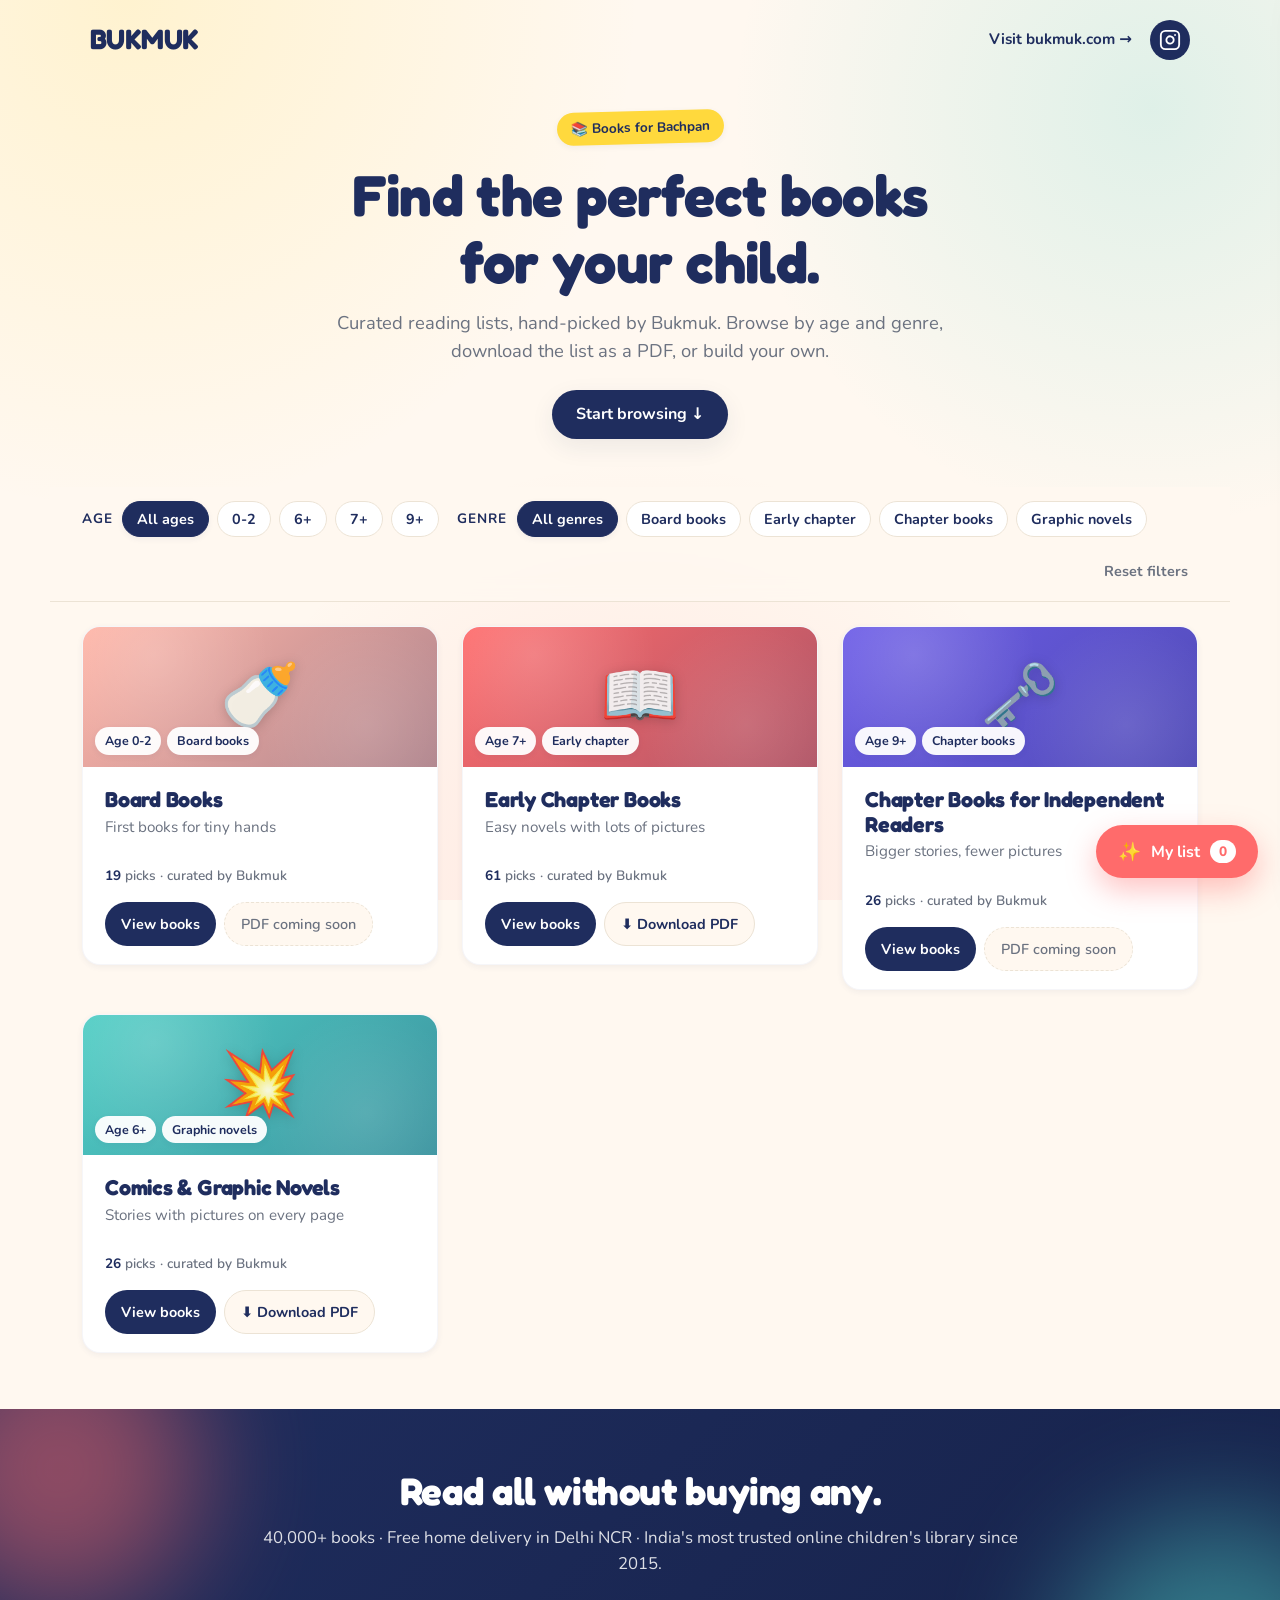
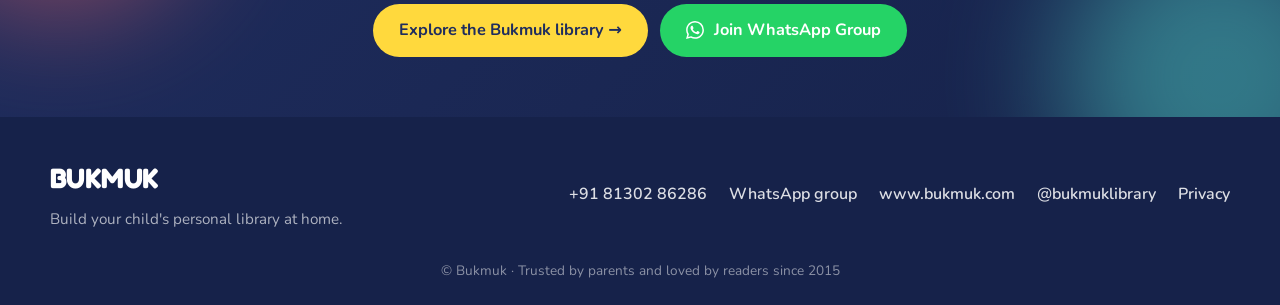
==== index.html @ 1252d188 "Initial commit: Bukmuk book recommendations site Static site for browsing curated children's reading" ====
<!DOCTYPE html>
<html lang="en">
<head>
  <meta charset="UTF-8" />
  <meta name="viewport" content="width=device-width, initial-scale=1.0" />
  <title>Bukmuk Book Recommendations — Curated reading lists for every age</title>
  <meta name="description" content="Curated, age-wise and genre-wise book recommendations for kids by Bukmuk — India's most trusted children's library since 2015." />
  <link rel="icon" type="image/png" href="https://www.bukmuk.com/assets/bukmuk-favicon.png" />

  <link rel="preconnect" href="https://fonts.googleapis.com" />
  <link rel="preconnect" href="https://fonts.gstatic.com" crossorigin />
  <link href="https://fonts.googleapis.com/css2?family=Fredoka:wght@500;600;700&family=Nunito:wght@400;600;700&display=swap" rel="stylesheet" />

  <link rel="stylesheet" href="styles.css" />
</head>
<body>

  <header class="site-header">
    <a class="brand" href="https://www.bukmuk.com" target="_blank" rel="noopener">
      <img src="https://www.bukmuk.com/assets/darklogo.png" alt="Bukmuk" class="brand-logo"
           onerror="this.replaceWith(Object.assign(document.createElement('span'),{className:'brand-wordmark',textContent:'BUKMUK'}))" />
    </a>
    <nav class="nav-links">
      <a href="https://www.bukmuk.com" target="_blank" rel="noopener">Visit bukmuk.com →</a>
      <a class="ig-link" href="https://instagram.com/bukmuklibrary" target="_blank" rel="noopener" aria-label="Bukmuk on Instagram">
        <svg width="22" height="22" viewBox="0 0 24 24" fill="none" stroke="currentColor" stroke-width="2" stroke-linecap="round" stroke-linejoin="round" aria-hidden="true">
          <rect x="2" y="2" width="20" height="20" rx="5"/><path d="M16 11.37A4 4 0 1 1 12.63 8 4 4 0 0 1 16 11.37z"/><line x1="17.5" y1="6.5" x2="17.51" y2="6.5"/>
        </svg>
      </a>
    </nav>
  </header>

  <section class="hero">
    <p class="hero-eyebrow">📚 Books for Bachpan</p>
    <h1>Find the perfect books<br/>for your child.</h1>
    <p class="hero-sub">Curated reading lists, hand-picked by Bukmuk. Browse by age and genre, download the list as a PDF, or build your own.</p>
    <a class="hero-scroll" href="#lists" aria-label="Browse lists">Start browsing ↓</a>
  </section>

  <section class="filters" id="filters" aria-label="Filter book lists">
    <div class="filter-row">
      <span class="filter-label">Age</span>
      <div class="chip-group" id="ageChips" role="group" aria-label="Filter by age"></div>
    </div>
    <div class="filter-row">
      <span class="filter-label">Genre</span>
      <div class="chip-group" id="genreChips" role="group" aria-label="Filter by genre"></div>
    </div>
    <button class="reset-btn" id="resetBtn" type="button">Reset filters</button>
  </section>

  <main id="lists" class="lists-grid" aria-live="polite"></main>

  <p class="empty-state" id="emptyState" hidden>No lists match those filters yet. Try resetting.</p>

  <section class="cta-band">
    <div class="cta-inner">
      <h2>Read all without buying any.</h2>
      <p>40,000+ books · Free home delivery in Delhi NCR · India's most trusted online children's library since 2015.</p>
      <div class="cta-btns">
        <a class="btn btn-primary btn-lg" href="https://www.bukmuk.com" target="_blank" rel="noopener">Explore the Bukmuk library →</a>
        <a class="btn btn-whatsapp btn-lg" href="https://chat.whatsapp.com/JYBs3RZvRA2Ci1cueIZ1Uf" target="_blank" rel="noopener" aria-label="Join the Bukmuk WhatsApp group">
          <svg width="18" height="18" viewBox="0 0 24 24" fill="currentColor" aria-hidden="true"><path d="M17.472 14.382c-.297-.149-1.758-.867-2.03-.967-.273-.099-.471-.148-.67.15-.197.297-.767.967-.94 1.164-.173.198-.347.223-.644.075-.297-.15-1.255-.463-2.39-1.475-.883-.788-1.48-1.761-1.653-2.059-.173-.297-.018-.458.13-.606.134-.133.298-.347.446-.52.149-.174.198-.298.298-.497.099-.198.05-.371-.025-.52-.075-.149-.669-1.612-.916-2.207-.242-.579-.487-.5-.669-.51-.173-.008-.371-.01-.57-.01-.198 0-.52.074-.792.372-.272.297-1.04 1.016-1.04 2.479 0 1.462 1.065 2.875 1.213 3.074.149.198 2.096 3.2 5.077 4.487.709.306 1.262.489 1.694.625.712.227 1.36.195 1.871.118.571-.085 1.758-.719 2.006-1.413.248-.694.248-1.289.173-1.413-.074-.124-.272-.198-.57-.347zM12.04 21.785h-.004a9.87 9.87 0 0 1-5.031-1.378l-.361-.214-3.741.982.998-3.648-.235-.374a9.86 9.86 0 0 1-1.51-5.26c.001-5.45 4.436-9.884 9.889-9.884 2.64 0 5.122 1.03 6.988 2.898a9.825 9.825 0 0 1 2.893 6.994c-.003 5.45-4.437 9.884-9.886 9.884zm8.413-18.297A11.815 11.815 0 0 0 12.05 0C5.495 0 .16 5.335.157 11.892c0 2.096.547 4.142 1.588 5.945L.057 24l6.305-1.654a11.882 11.882 0 0 0 5.683 1.448h.005c6.554 0 11.89-5.335 11.893-11.893a11.821 11.821 0 0 0-3.49-8.413z"/></svg>
          Join WhatsApp Group
        </a>
      </div>
    </div>
  </section>

  <footer class="site-footer">
    <div class="footer-inner">
      <div class="footer-brand">
        <img src="https://www.bukmuk.com/assets/darklogo.png" alt="Bukmuk" class="footer-logo"
             onerror="this.replaceWith(Object.assign(document.createElement('span'),{className:'brand-wordmark footer-wordmark',textContent:'BUKMUK'}))" />
        <p class="footer-tag">Build your child's personal library at home.</p>
      </div>
      <div class="footer-links">
        <a href="tel:+918130286286">+91 81302 86286</a>
        <a href="https://chat.whatsapp.com/JYBs3RZvRA2Ci1cueIZ1Uf" target="_blank" rel="noopener">WhatsApp group</a>
        <a href="https://www.bukmuk.com" target="_blank" rel="noopener">www.bukmuk.com</a>
        <a href="https://instagram.com/bukmuklibrary" target="_blank" rel="noopener">@bukmuklibrary</a>
        <a href="privacy.html">Privacy</a>
      </div>
    </div>
    <p class="copyright">© Bukmuk · Trusted by parents and loved by readers since 2015</p>
  </footer>

  <button id="builderFab" class="builder-fab" type="button" hidden>
    <span class="fab-emoji">✨</span>
    <span>My list</span>
    <span class="fab-count" id="fabCount">0</span>
  </button>

  <aside id="builderDrawer" class="builder-drawer" aria-hidden="true">
    <div class="drawer-head">
      <h2>Your reading list</h2>
      <button class="drawer-close" id="drawerClose" type="button" aria-label="Close">×</button>
    </div>
    <div class="drawer-body">
      <label class="drawer-label" for="childName">For whom? (optional)</label>
      <input id="childName" type="text" placeholder="e.g. Aanya's reading list" maxlength="60" />
      <p class="drawer-fine">Used only as the PDF title — not stored anywhere.</p>

      <div class="consent-card" id="consentCard">
        <div class="consent-head">
          <span class="consent-emoji">✨</span>
          <strong>Get monthly reading lists on WhatsApp</strong>
        </div>
        <p class="consent-sub">Bukmuk curates new books every month. Never spam.</p>
        <input id="leadPhone" type="tel" inputmode="tel" placeholder="WhatsApp number (e.g. +91 98xxxxxxxx)" maxlength="20" autocomplete="tel" />
        <label class="consent-check">
          <input type="checkbox" id="leadConsent" />
          <span>Yes, send me Bukmuk's monthly reading lists. I'm a parent/guardian, 18+.</span>
        </label>
        <p class="consent-fine">
          We use this only to send curated reading lists and library updates. See our <a href="privacy.html" target="_blank" rel="noopener">Privacy Policy</a>. Unsubscribe anytime.
        </p>
        <p class="consent-status" id="consentStatus" hidden></p>
      </div>

      <div class="drawer-list" id="drawerList"></div>
      <p class="drawer-empty" id="drawerEmpty">Tick books inside any list to start building.</p>
    </div>
    <div class="drawer-foot">
      <button class="btn btn-ghost" id="clearListBtn" type="button">Clear all</button>
      <button class="btn btn-primary" id="downloadListBtn" type="button" disabled>Download PDF</button>
    </div>
  </aside>

  <div id="drawerScrim" class="drawer-scrim" hidden></div>

  <div id="pdfTemplate" class="pdf-template" aria-hidden="true"></div>

  <script src="app.js" defer></script>
</body>
</html>
---- styles.css ----
:root {
  --brand-navy: #1F2D5E;
  --brand-navy-deep: #16224A;
  --brand-coral: #FF6B6B;
  --brand-mint: #4ECDC4;
  --brand-sun: #FFD93D;
  --brand-lilac: #A78BFA;
  --bg: #FFF8F0;
  --bg-card: #FFFFFF;
  --text: #2A2D3A;
  --text-muted: #6B7280;
  --border: #ECE3D5;
  --shadow-sm: 0 2px 6px rgba(31, 45, 94, 0.06);
  --shadow-md: 0 8px 24px rgba(31, 45, 94, 0.08);
  --shadow-lg: 0 18px 48px rgba(31, 45, 94, 0.12);
  --radius: 18px;
  --radius-sm: 10px;
  --radius-pill: 999px;
  --maxw: 1180px;
}

* { box-sizing: border-box; }
html, body { margin: 0; padding: 0; }
html { scroll-behavior: smooth; }
body {
  font-family: 'Nunito', system-ui, -apple-system, Segoe UI, Roboto, sans-serif;
  background: var(--bg);
  color: var(--text);
  line-height: 1.55;
  -webkit-font-smoothing: antialiased;
  background-image:
    radial-gradient(circle at 10% 0%, rgba(255, 217, 61, 0.18), transparent 35%),
    radial-gradient(circle at 90% 12%, rgba(78, 205, 196, 0.18), transparent 30%),
    radial-gradient(circle at 50% 100%, rgba(255, 107, 107, 0.12), transparent 40%);
  background-attachment: fixed;
}

h1, h2, h3 {
  font-family: 'Fredoka', 'Nunito', sans-serif;
  color: var(--brand-navy);
  letter-spacing: -0.01em;
  line-height: 1.15;
  margin: 0;
}

a { color: var(--brand-navy); text-decoration: none; }
a:hover { color: var(--brand-coral); }

img { max-width: 100%; display: block; }

/* ===== Header ===== */
.site-header {
  display: flex;
  align-items: center;
  justify-content: space-between;
  gap: 16px;
  padding: 18px clamp(16px, 4vw, 40px);
  max-width: var(--maxw);
  margin: 0 auto;
}
.brand { display: inline-flex; align-items: center; }
.brand-logo { height: 38px; width: auto; }
.brand-wordmark {
  font-family: 'Fredoka', sans-serif;
  font-weight: 700;
  font-size: 28px;
  letter-spacing: -0.02em;
  color: var(--brand-navy);
}
.nav-links { display: flex; align-items: center; gap: 18px; }
.nav-links a {
  font-weight: 700;
  color: var(--brand-navy);
  font-size: 0.95rem;
}
.nav-links a:hover { color: var(--brand-coral); }
.ig-link {
  display: inline-flex;
  align-items: center;
  justify-content: center;
  width: 40px; height: 40px;
  border-radius: 50%;
  background: var(--brand-navy);
  color: #fff !important;
  transition: transform 0.15s ease, background 0.15s ease;
}
.ig-link:hover { background: var(--brand-coral); transform: rotate(-6deg); color: #fff !important; }

/* ===== Hero ===== */
.hero {
  text-align: center;
  padding: 32px clamp(16px, 4vw, 32px) 48px;
  max-width: 880px;
  margin: 0 auto;
}
.hero-eyebrow {
  display: inline-block;
  background: var(--brand-sun);
  color: var(--brand-navy);
  font-weight: 700;
  font-size: 0.85rem;
  padding: 6px 14px;
  border-radius: var(--radius-pill);
  margin: 0 0 18px;
  transform: rotate(-1.5deg);
  box-shadow: var(--shadow-sm);
}
.hero h1 {
  font-size: clamp(2rem, 5.5vw, 3.6rem);
  font-weight: 700;
  margin-bottom: 14px;
}
.hero h1 br { display: block; }
.hero-sub {
  color: var(--text-muted);
  font-size: clamp(1rem, 2vw, 1.15rem);
  max-width: 620px;
  margin: 0 auto 24px;
}
.hero-scroll {
  display: inline-block;
  background: var(--brand-navy);
  color: #fff;
  font-weight: 700;
  padding: 12px 24px;
  border-radius: var(--radius-pill);
  box-shadow: var(--shadow-md);
  transition: transform 0.15s ease, background 0.15s ease;
}
.hero-scroll:hover { background: var(--brand-coral); color: #fff; transform: translateY(-2px); }

/* ===== Filters ===== */
.filters {
  position: sticky;
  top: 0;
  z-index: 30;
  display: flex;
  align-items: center;
  gap: 18px;
  padding: 14px clamp(16px, 4vw, 32px);
  margin: 0 auto 24px;
  max-width: var(--maxw);
  background: rgba(255, 248, 240, 0.92);
  backdrop-filter: saturate(150%) blur(10px);
  -webkit-backdrop-filter: saturate(150%) blur(10px);
  border-bottom: 1px solid var(--border);
  flex-wrap: wrap;
}
.filter-row { display: flex; align-items: center; gap: 10px; flex-wrap: wrap; }
.filter-label {
  font-weight: 700;
  color: var(--brand-navy);
  font-size: 0.85rem;
  text-transform: uppercase;
  letter-spacing: 0.06em;
}
.chip-group { display: flex; gap: 8px; flex-wrap: wrap; }
.chip {
  background: #fff;
  color: var(--brand-navy);
  border: 1.5px solid var(--border);
  border-radius: var(--radius-pill);
  padding: 7px 14px;
  font-family: inherit;
  font-weight: 700;
  font-size: 0.9rem;
  cursor: pointer;
  transition: all 0.15s ease;
}
.chip:hover { border-color: var(--brand-coral); transform: translateY(-1px); }
.chip.active {
  background: var(--brand-navy);
  color: #fff;
  border-color: var(--brand-navy);
  box-shadow: var(--shadow-sm);
}
.reset-btn {
  margin-left: auto;
  background: transparent;
  border: none;
  color: var(--text-muted);
  font-family: inherit;
  font-weight: 700;
  font-size: 0.9rem;
  cursor: pointer;
  padding: 6px 10px;
  border-radius: var(--radius-sm);
}
.reset-btn:hover { color: var(--brand-coral); background: #fff; }

/* ===== Lists grid ===== */
.lists-grid {
  display: grid;
  grid-template-columns: repeat(auto-fill, minmax(320px, 1fr));
  align-items: start;
  gap: 24px;
  padding: 0 clamp(16px, 4vw, 32px) 56px;
  max-width: var(--maxw);
  margin: 0 auto;
}

.list-card {
  background: var(--bg-card);
  border-radius: var(--radius);
  overflow: hidden;
  box-shadow: var(--shadow-sm);
  transition: transform 0.18s ease, box-shadow 0.18s ease;
  display: flex;
  flex-direction: column;
  border: 1px solid rgba(31, 45, 94, 0.04);
}
.list-card:hover {
  transform: translateY(-3px);
  box-shadow: var(--shadow-md);
}
.list-card.expanded { box-shadow: var(--shadow-md); }

.card-cover {
  position: relative;
  height: 140px;
  display: flex;
  align-items: center;
  justify-content: center;
  font-size: 64px;
  color: rgba(255, 255, 255, 0.95);
  background: linear-gradient(135deg, var(--card-accent, var(--brand-coral)) 0%, color-mix(in srgb, var(--card-accent, var(--brand-coral)) 65%, var(--brand-navy)) 100%);
}
.card-cover::after {
  content: '';
  position: absolute;
  inset: 0;
  background-image:
    radial-gradient(circle at 20% 20%, rgba(255,255,255,0.18) 0, transparent 40%),
    radial-gradient(circle at 80% 70%, rgba(255,255,255,0.12) 0, transparent 35%);
  pointer-events: none;
}
.card-cover .cover-icon { position: relative; z-index: 1; filter: drop-shadow(0 2px 6px rgba(0,0,0,0.18)); }

.card-badges {
  position: absolute;
  inset: auto 12px 12px 12px;
  display: flex;
  gap: 6px;
  z-index: 2;
}
.badge {
  background: rgba(255,255,255,0.95);
  color: var(--brand-navy);
  font-size: 0.78rem;
  font-weight: 700;
  padding: 4px 10px;
  border-radius: var(--radius-pill);
  box-shadow: var(--shadow-sm);
}

.card-body { padding: 20px 22px 18px; flex: 1; display: flex; flex-direction: column; }
.card-body h3 {
  font-size: 1.35rem;
  font-weight: 700;
  margin-bottom: 4px;
}
.card-sub {
  color: var(--text-muted);
  font-size: 0.95rem;
  margin: 0 0 12px;
}
.card-stats {
  font-size: 0.85rem;
  color: var(--text-muted);
  font-weight: 600;
  margin-bottom: 16px;
}
.card-stats strong { color: var(--brand-navy); }

.card-actions {
  display: flex;
  gap: 8px;
  flex-wrap: wrap;
  margin-top: auto;
}

.btn {
  font-family: inherit;
  font-weight: 700;
  font-size: 0.9rem;
  padding: 10px 16px;
  border-radius: var(--radius-pill);
  border: none;
  cursor: pointer;
  transition: transform 0.15s ease, background 0.15s ease, color 0.15s ease;
  text-decoration: none;
  display: inline-flex;
  align-items: center;
  justify-content: center;
  gap: 6px;
  white-space: nowrap;
}
.btn:hover { transform: translateY(-1px); }
.btn-primary {
  background: var(--brand-navy);
  color: #fff;
}
.btn-primary:hover { background: var(--brand-coral); color: #fff; }
.btn-primary[disabled] { background: var(--border); color: var(--text-muted); cursor: not-allowed; transform: none; }
.btn-ghost {
  background: transparent;
  color: var(--brand-navy);
  border: 1.5px solid var(--border);
}
.btn-ghost:hover { border-color: var(--brand-coral); color: var(--brand-coral); }
.btn-soft {
  background: var(--bg);
  color: var(--brand-navy);
  border: 1.5px solid var(--border);
}
.btn-soft:hover { background: var(--brand-sun); border-color: var(--brand-sun); color: var(--brand-navy); }
.btn-lg { padding: 14px 26px; font-size: 1.02rem; }
.btn-whatsapp {
  background: #25D366;
  color: #fff;
  display: inline-flex;
  align-items: center;
  gap: 10px;
}
.btn-whatsapp:hover { background: #1FB955; color: #fff; }
.btn-whatsapp svg { flex-shrink: 0; }
.btn-pdf-disabled {
  background: var(--bg);
  color: var(--text-muted);
  border: 1.5px dashed var(--border);
  cursor: not-allowed;
  font-weight: 600;
}
.btn-pdf-disabled:hover { transform: none; }

/* ===== Card book list ===== */
.card-books {
  border-top: 1px solid var(--border);
  padding: 12px 22px 18px;
  animation: cardBooksIn 0.22s ease;
}
@keyframes cardBooksIn {
  from { opacity: 0; transform: translateY(-4px); }
  to { opacity: 1; transform: translateY(0); }
}
.book-row {
  display: flex;
  align-items: center;
  gap: 10px;
  padding: 8px 0;
  border-bottom: 1px dashed var(--border);
}
.book-row:last-child { border-bottom: none; }
.book-info { flex: 1; min-width: 0; }
.book-title {
  font-weight: 700;
  font-size: 0.95rem;
  color: var(--brand-navy);
}
.book-meta {
  font-size: 0.82rem;
  color: var(--text-muted);
  margin-top: 2px;
}
.add-btn {
  background: var(--bg);
  border: 1.5px solid var(--border);
  color: var(--brand-navy);
  border-radius: var(--radius-pill);
  width: 30px;
  height: 30px;
  font-family: inherit;
  font-weight: 700;
  font-size: 1.1rem;
  cursor: pointer;
  transition: all 0.15s ease;
  flex-shrink: 0;
}
.add-btn:hover { border-color: var(--brand-coral); color: var(--brand-coral); }
.add-btn.added {
  background: var(--brand-mint);
  border-color: var(--brand-mint);
  color: var(--brand-navy-deep);
}

.browse-more {
  margin-top: 14px;
  padding: 10px 14px;
  background: var(--bg);
  border-radius: var(--radius-sm);
  font-size: 0.9rem;
  text-align: center;
}
.browse-more a {
  font-weight: 700;
  color: var(--brand-coral);
}
.browse-more a:hover { color: var(--brand-navy); }

.empty-state {
  text-align: center;
  color: var(--text-muted);
  padding: 24px 16px 64px;
}

/* ===== CTA band ===== */
.cta-band {
  background: linear-gradient(135deg, var(--brand-navy) 0%, var(--brand-navy-deep) 100%);
  color: #fff;
  padding: 60px clamp(16px, 4vw, 32px);
  position: relative;
  overflow: hidden;
}
.cta-band::before, .cta-band::after {
  content: '';
  position: absolute;
  border-radius: 50%;
  filter: blur(60px);
  opacity: 0.5;
}
.cta-band::before { width: 280px; height: 280px; background: var(--brand-coral); top: -80px; left: -80px; }
.cta-band::after { width: 320px; height: 320px; background: var(--brand-mint); bottom: -120px; right: -100px; }
.cta-inner {
  position: relative;
  z-index: 1;
  max-width: 760px;
  margin: 0 auto;
  text-align: center;
}
.cta-band h2 {
  color: #fff;
  font-size: clamp(1.6rem, 4vw, 2.4rem);
  margin-bottom: 12px;
}
.cta-band p {
  font-size: 1.05rem;
  color: rgba(255,255,255,0.85);
  margin: 0 0 26px;
}
.cta-btns {
  display: flex;
  gap: 12px;
  justify-content: center;
  flex-wrap: wrap;
}
.cta-band .btn-primary {
  background: var(--brand-sun);
  color: var(--brand-navy);
}
.cta-band .btn-primary:hover { background: #fff; color: var(--brand-coral); }

/* ===== Footer ===== */
.site-footer {
  background: var(--brand-navy-deep);
  color: rgba(255,255,255,0.85);
  padding: 40px clamp(16px, 4vw, 32px) 24px;
}
.footer-inner {
  max-width: var(--maxw);
  margin: 0 auto;
  display: flex;
  justify-content: space-between;
  align-items: center;
  flex-wrap: wrap;
  gap: 24px;
}
.footer-logo { height: 32px; filter: brightness(0) invert(1); opacity: 0.9; }
.footer-wordmark { color: #fff !important; }
.footer-tag {
  margin: 8px 0 0;
  color: rgba(255,255,255,0.65);
  font-size: 0.95rem;
}
.footer-links { display: flex; gap: 22px; flex-wrap: wrap; }
.footer-links a { color: rgba(255,255,255,0.85); font-weight: 600; }
.footer-links a:hover { color: var(--brand-sun); }
.copyright {
  text-align: center;
  margin: 28px 0 0;
  color: rgba(255,255,255,0.5);
  font-size: 0.85rem;
}

/* ===== Builder FAB ===== */
.builder-fab {
  position: fixed;
  bottom: 22px;
  right: 22px;
  background: var(--brand-coral);
  color: #fff;
  border: none;
  border-radius: var(--radius-pill);
  padding: 14px 22px;
  font-family: inherit;
  font-weight: 700;
  font-size: 1rem;
  cursor: pointer;
  box-shadow: 0 12px 30px rgba(255, 107, 107, 0.4);
  display: inline-flex;
  align-items: center;
  gap: 10px;
  z-index: 50;
  transition: transform 0.15s ease;
  animation: fabPop 0.3s ease;
}
.builder-fab:hover { transform: translateY(-3px) scale(1.03); }
.fab-emoji { font-size: 1.15rem; }
.fab-count {
  background: #fff;
  color: var(--brand-coral);
  font-size: 0.85rem;
  padding: 2px 9px;
  border-radius: var(--radius-pill);
  font-weight: 800;
  min-width: 24px;
  text-align: center;
}
@keyframes fabPop { from { transform: scale(0.6); opacity: 0; } to { transform: scale(1); opacity: 1; } }

/* ===== Drawer ===== */
.drawer-scrim {
  position: fixed;
  inset: 0;
  background: rgba(22, 34, 74, 0.4);
  z-index: 60;
  animation: fadeIn 0.2s ease;
}
@keyframes fadeIn { from { opacity: 0 } to { opacity: 1 } }
.builder-drawer {
  position: fixed;
  top: 0;
  right: 0;
  height: 100vh;
  width: min(420px, 92vw);
  background: var(--bg);
  z-index: 70;
  transform: translateX(110%);
  transition: transform 0.28s ease;
  display: flex;
  flex-direction: column;
  box-shadow: -10px 0 40px rgba(0,0,0,0.18);
}
.builder-drawer.open { transform: translateX(0); }
.drawer-head {
  display: flex;
  align-items: center;
  justify-content: space-between;
  padding: 18px 20px;
  border-bottom: 1px solid var(--border);
}
.drawer-head h2 { font-size: 1.3rem; }
.drawer-close {
  background: transparent;
  border: none;
  font-size: 1.8rem;
  color: var(--text-muted);
  cursor: pointer;
  line-height: 1;
  padding: 4px 8px;
}
.drawer-close:hover { color: var(--brand-coral); }

.drawer-body {
  flex: 1;
  overflow-y: auto;
  padding: 18px 20px;
}
.drawer-label {
  display: block;
  font-weight: 700;
  font-size: 0.85rem;
  color: var(--brand-navy);
  text-transform: uppercase;
  letter-spacing: 0.05em;
  margin-bottom: 6px;
}
#childName, #leadPhone {
  width: 100%;
  padding: 12px 14px;
  border: 1.5px solid var(--border);
  border-radius: var(--radius-sm);
  font-family: inherit;
  font-size: 1rem;
  background: #fff;
}
#childName:focus, #leadPhone:focus {
  outline: 2px solid var(--brand-coral);
  border-color: var(--brand-coral);
}
.drawer-fine {
  margin: 4px 2px 18px;
  font-size: 0.78rem;
  color: var(--text-muted);
}

/* ===== Consent / lead capture card ===== */
.consent-card {
  background: linear-gradient(135deg, #FFF6E5 0%, #FFE9D6 100%);
  border: 1.5px solid #FFD9B0;
  border-radius: var(--radius-sm);
  padding: 14px 16px;
  margin-bottom: 22px;
}
.consent-head {
  display: flex;
  align-items: center;
  gap: 8px;
  margin-bottom: 4px;
  color: var(--brand-navy);
  font-size: 0.98rem;
}
.consent-emoji { font-size: 1.05rem; }
.consent-sub {
  margin: 0 0 10px;
  font-size: 0.85rem;
  color: var(--text-muted);
}
.consent-card #leadPhone {
  margin-bottom: 10px;
}
.consent-check {
  display: flex;
  align-items: flex-start;
  gap: 8px;
  font-size: 0.85rem;
  color: var(--brand-navy);
  cursor: pointer;
  line-height: 1.4;
}
.consent-check input[type="checkbox"] {
  margin-top: 3px;
  flex-shrink: 0;
  width: 16px;
  height: 16px;
  accent-color: var(--brand-coral);
  cursor: pointer;
}
.consent-fine {
  margin: 10px 0 0;
  font-size: 0.75rem;
  color: var(--text-muted);
  line-height: 1.5;
}
.consent-fine a { color: var(--brand-navy); text-decoration: underline; }
.consent-fine a:hover { color: var(--brand-coral); }
.consent-status {
  margin: 8px 0 0;
  font-size: 0.82rem;
  font-weight: 700;
}
.consent-status.ok { color: #0F8F6F; }
.consent-status.err { color: var(--brand-coral); }
.consent-card.subscribed {
  background: linear-gradient(135deg, #E8F8F1 0%, #D6F2E5 100%);
  border-color: #9FD9BD;
}

.drawer-list { display: flex; flex-direction: column; gap: 8px; }
.drawer-empty {
  color: var(--text-muted);
  text-align: center;
  padding: 32px 16px;
  font-size: 0.95rem;
}
.drawer-item {
  display: flex;
  align-items: center;
  gap: 10px;
  padding: 10px 12px;
  background: #fff;
  border-radius: var(--radius-sm);
  border: 1px solid var(--border);
}
.drawer-item-info { flex: 1; min-width: 0; }
.drawer-item-title { font-weight: 700; font-size: 0.95rem; }
.drawer-item-meta { font-size: 0.8rem; color: var(--text-muted); }
.drawer-item .remove-btn {
  background: transparent;
  border: none;
  color: var(--text-muted);
  font-size: 1.3rem;
  cursor: pointer;
  padding: 0 6px;
  line-height: 1;
}
.drawer-item .remove-btn:hover { color: var(--brand-coral); }

.drawer-foot {
  border-top: 1px solid var(--border);
  padding: 16px 20px;
  display: flex;
  gap: 10px;
  justify-content: space-between;
  background: #fff;
}
.drawer-foot .btn { flex: 1; }

/* ===== PDF template (only visible during print) ===== */
.pdf-template {
  display: none;
}
@page {
  size: A4;
  margin: 14mm 14mm;
}
@media print {
  html, body {
    background: #fff !important;
    background-image: none !important;
  }
  body > *:not(.pdf-template) { display: none !important; }
  .pdf-template {
    display: block !important;
    color: #1F2D5E;
    font-family: 'Nunito', sans-serif;
  }
  .pdf-page {
    background: #fff !important;
    padding: 0 !important;
    width: 100% !important;
    min-height: 0 !important;
  }
  .pdf-list li { page-break-inside: avoid; }
  .pdf-foot, .pdf-promo { page-break-inside: avoid; }
}
.pdf-page {
  width: 794px;
  min-height: 1000px;
  padding: 48px 56px 56px;
  background: #FFF8F0;
  position: relative;
}
.pdf-head {
  display: flex;
  align-items: center;
  justify-content: space-between;
  border-bottom: 3px solid #1F2D5E;
  padding-bottom: 14px;
  margin-bottom: 28px;
}
.pdf-head .pdf-logo {
  font-family: 'Fredoka', sans-serif;
  font-weight: 700;
  font-size: 32px;
  color: #1F2D5E;
}
.pdf-head .pdf-tag {
  font-size: 13px;
  color: #6B7280;
  text-align: right;
}
.pdf-title {
  font-family: 'Fredoka', sans-serif;
  font-size: 30px;
  color: #1F2D5E;
  margin: 0 0 6px;
}
.pdf-sub {
  color: #6B7280;
  margin: 0 0 26px;
  font-size: 14px;
}
.pdf-list {
  list-style: none;
  padding: 0;
  margin: 0;
}
.pdf-list li {
  padding: 10px 0;
  border-bottom: 1px dashed #ECE3D5;
  font-size: 14px;
  page-break-inside: avoid;
}
.pdf-list li .num {
  display: inline-block;
  width: 22px;
  font-weight: 700;
  color: #FF6B6B;
}
.pdf-foot {
  margin-top: 36px;
  padding-top: 16px;
  border-top: 2px solid #1F2D5E;
  display: flex;
  flex-wrap: wrap;
  justify-content: space-between;
  font-size: 12px;
  color: #1F2D5E;
}
.pdf-foot strong { color: #FF6B6B; }
.pdf-promo {
  margin-top: 14px;
  background: #1F2D5E;
  color: #fff;
  padding: 14px 16px;
  border-radius: 12px;
  font-size: 13px;
  text-align: center;
}
.pdf-promo strong { color: #FFD93D; }

/* ===== Legal page ===== */
.legal-page {
  max-width: 760px;
  margin: 8px auto 56px;
  padding: 0 clamp(20px, 5vw, 32px);
  font-size: 1rem;
  line-height: 1.7;
}
.legal-page h1 {
  font-size: clamp(2rem, 5vw, 2.8rem);
  margin: 6px 0 8px;
}
.legal-page h2 {
  font-size: 1.25rem;
  margin: 32px 0 8px;
  color: var(--brand-navy);
}
.legal-page p, .legal-page li { color: var(--text); }
.legal-page ul { padding-left: 20px; }
.legal-page li { margin-bottom: 6px; }
.legal-page a { text-decoration: underline; color: var(--brand-navy); }
.legal-page a:hover { color: var(--brand-coral); }
.legal-page code {
  background: #fff;
  border: 1px solid var(--border);
  border-radius: 4px;
  padding: 1px 6px;
  font-size: 0.9em;
}
.legal-meta {
  color: var(--text-muted);
  font-size: 0.9rem;
  margin-bottom: 24px;
}
.legal-back { margin-top: 40px; text-align: center; }

/* ===== Responsive ===== */
@media (max-width: 720px) {
  .filters {
    overflow-x: auto;
    flex-wrap: nowrap;
    -webkit-overflow-scrolling: touch;
  }
  .filter-row { flex-wrap: nowrap; }
  .reset-btn { margin-left: 8px; flex-shrink: 0; }
  .hero h1 br { display: none; }
  .builder-fab { bottom: 16px; right: 16px; padding: 12px 18px; }
  .footer-inner { flex-direction: column; align-items: flex-start; }
}
@media (max-width: 480px) {
  .lists-grid { grid-template-columns: 1fr; }
  .nav-links a:not(.ig-link) { display: none; }
}
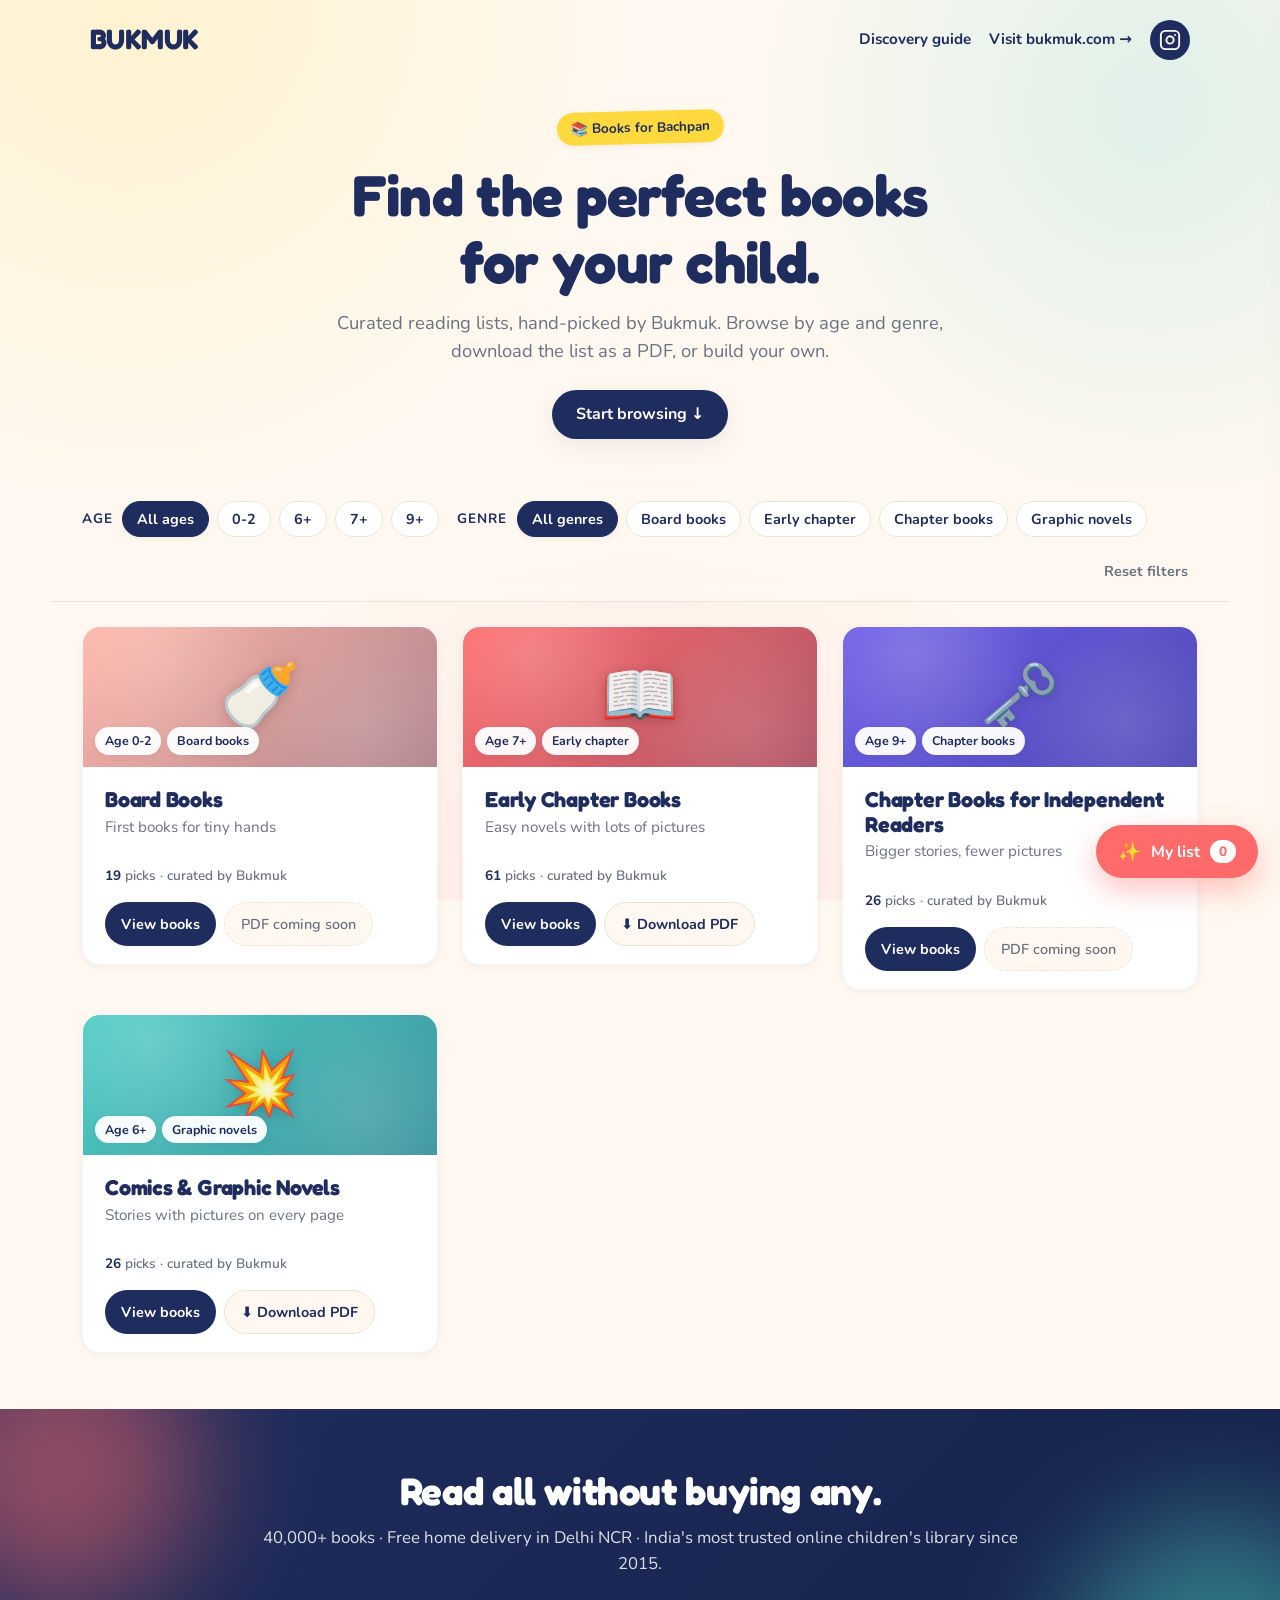
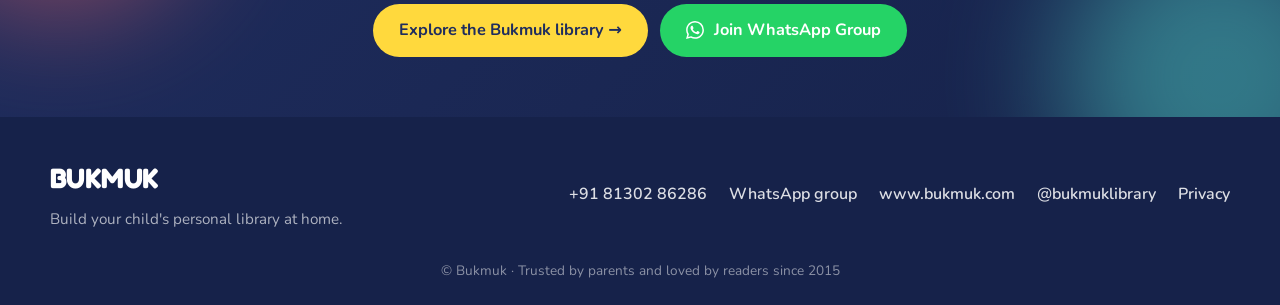
==== commit 2efcdf49: "Add age-wise Book Discovery Guide page Mirrors the bukmuk.com blog as a static, crawlable page on th" ====
--- a/index.html
+++ b/index.html
@@ -6,6 +6,18 @@
   <title>Bukmuk Book Recommendations — Curated reading lists for every age</title>
   <meta name="description" content="Curated, age-wise and genre-wise book recommendations for kids by Bukmuk — India's most trusted children's library since 2015." />
   <link rel="icon" type="image/png" href="https://www.bukmuk.com/assets/bukmuk-favicon.png" />
+
+  <meta property="og:type" content="website" />
+  <meta property="og:site_name" content="Bukmuk" />
+  <meta property="og:title" content="Bukmuk Book Recommendations — Curated reading lists for every age" />
+  <meta property="og:description" content="Curated, age-wise and genre-wise book recommendations for kids by Bukmuk — India's most trusted children's library since 2015." />
+  <meta property="og:url" content="https://bukmuk-booklist.abhinav-girotra.workers.dev/" />
+  <meta property="og:image" content="https://www.bukmuk.com/assets/darklogo.png" />
+  <meta property="og:image:alt" content="Bukmuk — Books for Bachpan" />
+  <meta name="twitter:card" content="summary_large_image" />
+  <meta name="twitter:title" content="Bukmuk Book Recommendations" />
+  <meta name="twitter:description" content="Curated, age-wise and genre-wise book recommendations for kids by Bukmuk." />
+  <meta name="twitter:image" content="https://www.bukmuk.com/assets/darklogo.png" />
 
   <link rel="preconnect" href="https://fonts.googleapis.com" />
   <link rel="preconnect" href="https://fonts.gstatic.com" crossorigin />
@@ -21,6 +33,7 @@
            onerror="this.replaceWith(Object.assign(document.createElement('span'),{className:'brand-wordmark',textContent:'BUKMUK'}))" />
     </a>
     <nav class="nav-links">
+      <a href="discovery-guide.html">Discovery guide</a>
       <a href="https://www.bukmuk.com" target="_blank" rel="noopener">Visit bukmuk.com →</a>
       <a class="ig-link" href="https://instagram.com/bukmuklibrary" target="_blank" rel="noopener" aria-label="Bukmuk on Instagram">
         <svg width="22" height="22" viewBox="0 0 24 24" fill="none" stroke="currentColor" stroke-width="2" stroke-linecap="round" stroke-linejoin="round" aria-hidden="true">
--- a/styles.css
+++ b/styles.css
@@ -835,6 +835,162 @@
 }
 .legal-back { margin-top: 40px; text-align: center; }
 
+/* ===== Discovery guide page ===== */
+.guide-page {
+  max-width: 1080px;
+  margin: 8px auto 64px;
+  padding: 0 clamp(20px, 5vw, 40px);
+  text-align: center;
+}
+.guide-page > .hero-eyebrow { margin-top: 16px; }
+.guide-page h1 {
+  font-size: clamp(2rem, 5vw, 3.2rem);
+  margin: 8px 0 12px;
+}
+.guide-meta {
+  color: var(--text-muted);
+  font-size: 0.95rem;
+  margin: 0 0 24px;
+}
+.guide-lead {
+  max-width: 720px;
+  margin: 0 auto 24px;
+  color: var(--text);
+  font-size: 1.05rem;
+  line-height: 1.65;
+}
+.guide-applinks {
+  display: flex;
+  flex-wrap: wrap;
+  justify-content: center;
+  gap: 10px;
+  margin: 0 auto 40px;
+}
+.guide-howto {
+  text-align: left;
+  max-width: 720px;
+  margin: 0 auto 48px;
+  background: #fff;
+  border: 1px solid var(--border);
+  border-radius: var(--radius);
+  padding: 24px clamp(20px, 4vw, 32px);
+  box-shadow: var(--shadow-sm);
+}
+.guide-howto h2 { font-size: 1.25rem; margin: 0 0 12px; }
+.guide-howto ol { margin: 0; padding-left: 22px; line-height: 1.7; }
+.guide-howto li { margin-bottom: 6px; }
+.guide-section-h {
+  font-size: clamp(1.4rem, 3vw, 1.9rem);
+  margin: 8px 0 24px;
+}
+.guide-grid {
+  display: grid;
+  grid-template-columns: repeat(auto-fill, minmax(260px, 1fr));
+  gap: 16px;
+  text-align: left;
+  margin-bottom: 56px;
+}
+.guide-card {
+  position: relative;
+  display: flex;
+  flex-direction: column;
+  background: #fff;
+  border: 1px solid var(--border);
+  border-radius: var(--radius);
+  padding: 22px 22px 20px;
+  box-shadow: var(--shadow-sm);
+  border-top: 4px solid var(--card-accent, var(--brand-coral));
+  color: var(--text);
+  transition: transform 0.15s ease, box-shadow 0.15s ease, border-color 0.15s ease;
+}
+.guide-card:hover {
+  transform: translateY(-3px);
+  box-shadow: var(--shadow-md);
+  color: var(--text);
+}
+.guide-card .guide-num {
+  position: absolute;
+  top: 14px;
+  right: 16px;
+  font-family: 'Fredoka', sans-serif;
+  font-weight: 700;
+  font-size: 1.35rem;
+  color: var(--card-accent, var(--brand-coral));
+  opacity: 0.9;
+}
+.guide-card h3 {
+  font-size: 1.1rem;
+  margin: 0 36px 6px 0;
+  color: var(--brand-navy);
+}
+.guide-age {
+  font-size: 0.8rem;
+  font-weight: 700;
+  letter-spacing: 0.04em;
+  text-transform: uppercase;
+  color: var(--card-accent, var(--brand-coral));
+  margin: 0 0 10px;
+}
+.guide-card p { margin: 0 0 14px; color: var(--text-muted); font-size: 0.95rem; }
+.guide-cta {
+  margin-top: auto;
+  font-weight: 700;
+  font-size: 0.9rem;
+  color: var(--brand-navy);
+}
+.guide-card:hover .guide-cta { color: var(--brand-coral); }
+
+.guide-graphix {
+  background: var(--brand-navy);
+  color: #fff;
+  border-radius: var(--radius);
+  padding: 32px clamp(22px, 5vw, 40px);
+  margin: 0 auto 56px;
+  text-align: left;
+  box-shadow: var(--shadow-md);
+}
+.guide-graphix h2 { color: #fff; font-size: 1.5rem; margin: 0 0 6px; }
+.guide-graphix-sub { color: rgba(255,255,255,0.8); margin: 0 0 18px; }
+.guide-graphix-list {
+  display: grid;
+  grid-template-columns: repeat(auto-fill, minmax(220px, 1fr));
+  gap: 6px 18px;
+  padding-left: 22px;
+  margin: 0;
+  color: #fff;
+  line-height: 1.65;
+}
+.guide-graphix-list li::marker { color: var(--brand-sun); font-weight: 700; }
+.guide-graphix-list strong { color: var(--brand-sun); }
+
+.guide-note, .guide-personal {
+  max-width: 720px;
+  margin: 0 auto 40px;
+  text-align: left;
+}
+.guide-note h2, .guide-personal h2 {
+  font-size: 1.4rem;
+  margin: 0 0 10px;
+}
+.guide-note p, .guide-personal p {
+  color: var(--text);
+  line-height: 1.65;
+  margin: 0 0 10px;
+}
+.guide-personal-cta {
+  display: flex;
+  flex-wrap: wrap;
+  gap: 12px;
+  margin-top: 14px;
+}
+.guide-source {
+  text-align: center;
+  color: var(--text-muted);
+  font-size: 0.9rem;
+  margin: 32px 0 0;
+}
+.guide-source a { text-decoration: underline; }
+
 /* ===== Responsive ===== */
 @media (max-width: 720px) {
   .filters {
